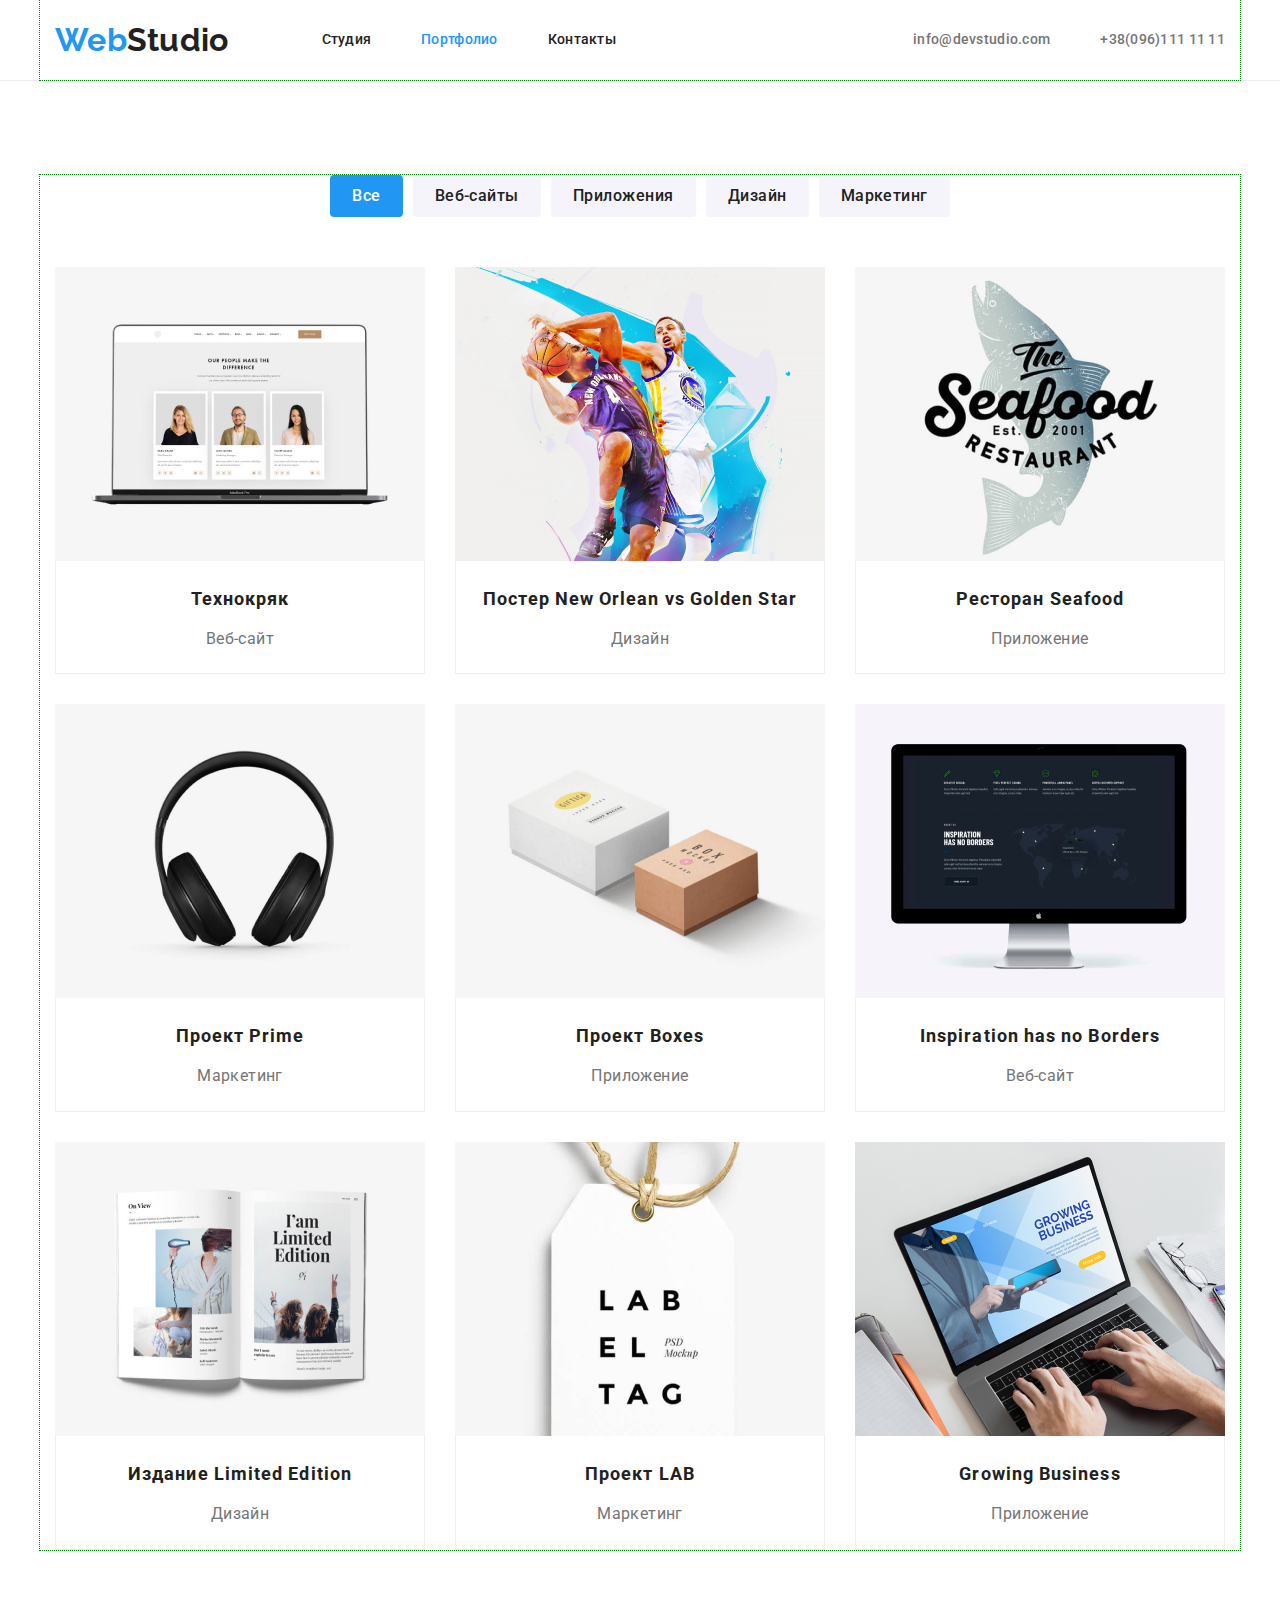
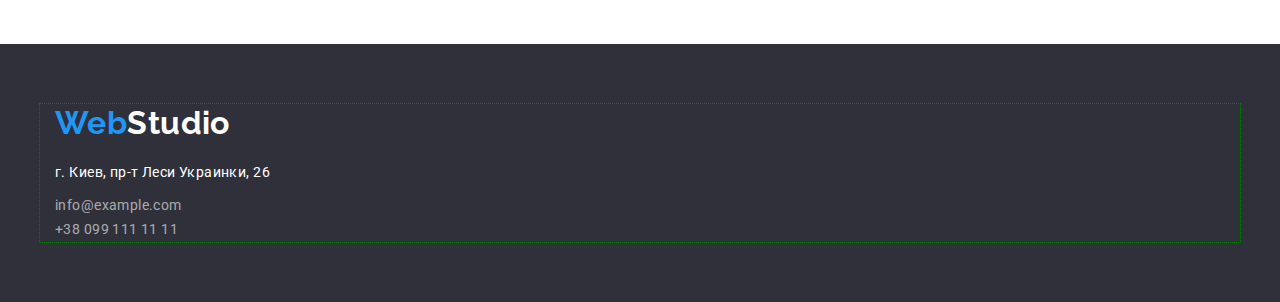
==== portfolio.html @ c6e05682 "Initial commit" ====
<!DOCTYPE html>
<html lang="en">

<head>
   <meta charset="utf-8">
   <title>GoIt Home Work3</title>
   <link rel="preconnect" href="https://fonts.googleapis.com">
   <link rel="preconnect" href="https://fonts.gstatic.com" crossorigin>
   <link href="https://fonts.googleapis.com/css2?family=Raleway:wght@700&family=Roboto:wght@400;500;700&display=swap"
      rel="stylesheet">
   <link rel="stylesheet"
      href="https://cdnjs.cloudflare.com/ajax/libs/modern-normalize/1.0.0/modern-normalize.min.css" />
   <link rel="stylesheet" href="./css/main.css">
</head>

<body class="page">
   <!--загальний стайл body-->
   <header class="section header">
      <div class="container header-conteiner">
         <nav class="header-list">
            <a href="index.html" class="logo-header"><span style="color: var(--accent-color)">Web</span>Studio</a>

            <ul class="style-nav">
               <li class="link-list"><a class="link" href="index.html">Студия</a></li>
               <li class="link-list"><a class="link current" href="portfolio.html">Портфолио</a></li>
               <li class="link-list"><a class="link" href="">Контакты</a></li>
            </ul>
         </nav>

         <ul class="info">
            <li class="info-list"><a class="mail" href="mailto:info@devstudio.com">info@devstudio.com</a></li>
            <li class="info-list"><a class="tel" href="tel:+380961111111">+38(096)111 11 11</a></li>
         </ul>
      </div>
   </header>

   <!--Новий розділ стосовно сторінки 2 ------------------------------------ -->
   <main>
      <section class="section content">

         <div class="container content">

            <h1 class="portfolio visually-hidden">Портфоліо</h1>

            <ul class="btn-menu">
               <li class="btn-list"><button type="button" class="btn-secondary current-btn-secondary">Все</button>
               </li>
               <li class="btn-list"><button type="button" class="btn-secondary">Веб-сайты</button></li>
               <li class="btn-list"><button type="button" class="btn-secondary">Приложения</button></li>
               <li class="btn-list"><button type="button" class="btn-secondary">Дизайн</button></li>
               <li class="btn-list"><button type="button" class="btn-secondary">Маркетинг</button></li>
            </ul>


            <ul class="portfolio-menu">

               <li class="portfolio-card">
                  <a href=""><img class="pict" src="./img/Three-people.jpg" alt="Три людини" width="370"
                        height="294"></a>
                  <div class="caption-subcard">
                     <h2 class="portfolio-name">Технокряк</h2>
                     <p class="portfolio-site">Веб-сайт</p>
                  </div>
               </li>

               <li class="portfolio-card">
                  <a href=""><img class="pict" src="./img/two-basketman.jpg" alt="Два баскетболісти" width="370"
                        height="294"></a>
                  <div class="caption-subcard">
                     <h2 class="portfolio-name">Постер New Orlean vs Golden Star</h2>
                     <p class="portfolio-site">Дизайн</p>
                  </div>
               </li>

               <li class="portfolio-card">
                  <a href=""><img class="pict" src="./img/seefood.jpg" alt="Постер морська їжа" width="370"
                        height="294"></a>
                  <div class="caption-subcard">
                     <h2 class="portfolio-name">Ресторан Seafood</h2>
                     <p class="portfolio-site">Приложение</p>
                  </div>
               </li>

               <li class="portfolio-card">
                  <a href=""><img class="pict" src="./img/headphone.jpg" alt="Навушники" width="370" height="294"></a>
                  <div class="caption-subcard">
                     <h2 class="portfolio-name">Проект Prime</h2>
                     <p class="portfolio-site">Маркетинг</p>
                  </div>
               </li>

               <li class="portfolio-card">
                  <a href=""><img class="pict" src="./img/two-box.jpg" alt="Два бокси" width="370" height="294"></a>
                  <div class="caption-subcard">
                     <h2 class="portfolio-name">Проект Boxes</h2>
                     <p class="portfolio-site">Приложение</p>
                  </div>
               </li>

               <li class="portfolio-card">
                  <a href=""><img class="pict" src="./img/desktop.jpg" alt="Монітор компьютера" width="370"
                        height="294"></a>
                  <div class="caption-subcard">
                     <h2 class="portfolio-name">Inspiration has no Borders</h2>
                     <p class="portfolio-site">Веб-сайт</p>
                  </div>
               </li>

               <li class="portfolio-card">
                  <a href=""><img class="pict" src="./img/magazine.jpg" alt="Журнал" width="370" height="294"></a>
                  <div class="caption-subcard">
                     <h2 class="portfolio-name">Издание Limited Edition</h2>
                     <p class="portfolio-site">Дизайн</p>
                  </div>
               </li>

               <li class="portfolio-card">
                  <a href=""><img class="pict" src="./img/alphabet.jpg" alt="Алфавіт" width="370" height="294"></a>
                  <div class="caption-subcard">
                     <h2 class="portfolio-name">Проект LAB</h2>
                     <p class="portfolio-site">Маркетинг</p>
                  </div>
               </li>

               <li class="portfolio-card">
                  <a href=""><img class="pict" src="./img/laptop.jpg" alt="Лап топ" width="370" height="294"></a>
                  <div class="caption-subcard">
                     <h2 class="portfolio-name">Growing Business</h2>
                     <p class="portfolio-site">Приложение</p>
                  </div>
               </li>

            </ul>

         </div>
      </section>
   </main>

   <!--секція Футер-->
   <footer class="section footer">
      <div class="container footer">

         <h2 class="visually-hidden">Address</h2>
         <div class="container-box">
            <a class="logo-footer" href="index.html"><span style="color: var(--accent-color)">Web</span>Studio</a>
            <address class="adress-title">
               <ul class="adress-list">
                  <li class="list"><a class="address" href="addres:г.Киев,пр-тЛесиУкраинки,26">г. Киев, пр-т Леси
                        Украинки,
                        26</a>
                  </li>
                  <li class="list"><a class="mail-footer" href="mailto:info@example.com">info@example.com</a></li>
                  <li class="list"><a class="tel-footer" href="tel:+380991111111">+38 099 111 11 11</a></li>
               </ul>
            </address>
         </div>

      </div>
   </footer>
</body>

</html>
---- css/main.css ----
:root {
   /*колір головний*/
   --main-text-color: #757575;
   /*колір заголовків*/
   --title-text-color: #212121;
   /*колір білий текст*/
   --main-color: #FFFFFF;

   /*колір акценту кнопок*/
   --accent-color: #2196F3;
   --hover-color: #188CE8;
   /*колір акценту кнопок*/
   --accent-second-color: #F5F4FA;
   /*колір тексту футера*/
   --footer-color: rgba(255, 255, 255, 0.6);

   /*колір фону сірої секцій*/
   --grey-color: #2F303A;
   /*колір фону білої секцій*/
   --main-color: #FFFFFF;
}

*,
::before,
::after {
   box-sizing: border-box;
}

ul {
   list-style: none;
   margin: 0;
   padding: 0;
}

a {
   text-decoration: none;
   color: currentColor;
}

li,
ol {
   margin: 0;
   padding: 0;
}

h1,
h2,
h3,
p {
   margin: 0;
}

.container {
   width: 1200px;
   padding-left: 15px;
   padding-right: 15px;
   margin-left: auto;
   margin-right: auto;
   outline: 1px dotted green;
}

/* стиль загальний -------------------------------------*/
.page {
   color: var(--main-text-color);
   background-color: var(--main-color);
   font-family: "Roboto", serif;
   font-style: normal;
   font-weight: 400;
   font-size: 14px;
   line-height: 1.7;
   letter-spacing: 0.03em;
}

.visually-hidden {
   position: fixed;
   transform: scale(0);
}


.section {
   padding-top: 94px;
   padding-bottom: 94px;
}

/* стиль хедера-------------------------------------*/

/*головний блок*/

.section.header {
   padding-top: 0px;
   padding-bottom: 0px;
}

.header {
   font-weight: 500;
   line-height: 1.17;
   letter-spacing: 0.02em;

   background-color: var(--main-color);
   border-bottom: 1px solid #ECECEC;
   display: flex
}

.header-conteiner {
   display: flex;
   align-items: center;
}

.header-list {
   display: flex;
   align-items: center;
}

.style-nav {
   display: flex;
}

.link {
   color: var(--title-text-color);
   font-size: 14px;
   line-height: 1.14;

   display: flex;


}

.link:hover {
   color: var(--accent-color);
}

.current {
   color: var(--accent-color);
}

.logo-header {
   color: var(--title-text-color);
   text-decoration: none;
   font-family: "Raleway", sans-serif;
   font-weight: 700;
   font-size: 32px;
   line-height: 1.17;
   margin-right: 93px;
   display: flex;
}

.link {
   padding-top: 32px;
   padding-bottom: 32px;
   display: block;

}

.style-nav .link-list:not(:last-child) {
   margin-right: 50px;
}


.info {
   display: flex;

   font-weight: 500;
   line-height: 1.14;
   margin-left: auto;
   margin-right: 0px;
}

.info-list:not(:first-child) {
   margin-left: 50px;
}


.mail,
.tel {
   color: var(--main-text-color);
   text-decoration: none;
   padding-top: 32px;
   padding-bottom: 32px;
   display: block;

}

.mail:hover,
.mail:focus,
.tel:hover,
.tel:focus {
   color: var(--accent-color);
}

/* стиль ХЕДЕРА}-------------------------------------*/


/* стиль ГЕГОЙ-------------------------------------*/


.hero {
   background-color: var(--grey-color);
}

.hero-title {
   width: 696px;
   color: var(--main-color);
   text-transform: uppercase;
   font-weight: 900;
   font-size: 44px;
   line-height: 1.36;
   letter-spacing: 0.06em;
   margin-right: auto;
   margin-left: auto;

}

.hero {
   text-align: center;
}


.section.hero {
   padding-top: 200px;
   padding-bottom: 280px;
}



.hero-button {
   color: var(--main-color);
   font-weight: 700;
   font-size: 16px;
   line-height: 1.85;
   letter-spacing: 0.06em;

   margin-top: 30px;
   padding-top: 10px;
   padding-bottom: 10px;
   padding-left: 32px;
   padding-right: 32px;
   cursor: pointer;
   border-radius: 4px;
   border: none;
   background-color: var(--accent-color);
}

.hero-button:hover,
.hero-button:focus {
   background-color: #188CE8;
}

.current-button {
   color: var(--main-color);
   background-color: var(--accent-color);
}

/* стиль ГЕГОЙ-------------------------------------*/

/* стиль Особливості-------------------------------------*/


.galery-special {
   display: flex;
   flex-wrap: wrap;
}

/*.special {
   background-color: grey;
}*/

.subtitle-list {
   width: 270px;
   margin-right: 30px;
}

.subtitle-list .p {
   margin-bottom: 10px;
}

.subtitle-list:last-child {
   margin-right: 0px;
}

.special-subtitle {
   color: var(--title-text-color);
   font-size: 14px;
   font-weight: 700;
   line-height: 1.17;
   text-transform: uppercase;

   margin-bottom: 10px;
}

/* стиль Особливості-------------------------------------*/


/* стиль Галерея-------------------------------------*/

section.work {
   padding-top: 0px;
}

.work-title {

   color: var(--title-text-color);
   font-size: 36px;
   font-weight: 700;
   line-height: 1.16;

   margin-bottom: 50px;
   display: flex;
   justify-content: center;
}

.work-title-img {
   display: flex;
   flex-wrap: wrap;
}

.work-img {
   margin-right: 30px;
}

.work-img:last-child {
   margin-right: 0px;
}

.pict {
   display: block;
}

/* стиль Галерея-------------------------------------*/

/* стиль Команда-------------------------------------*/

.section.team {
   background-color: var(--accent-second-color);
   text-align: center;
   padding-top: 94px;
   padding-bottom: 94px;
}

.team-title {
   color: var(--title-text-color);
   font-size: 36px;
   font-weight: 700;
   line-height: 1.16;
   display: flex;
   justify-content: center;
}

.team-list {
   margin-top: 50px;
   display: flex;
}

.personal-pict {
   display: block;
   box-sizing: border-box;
   width: 270px;

   box-sizing: border-box;
   background-color: #FFFFFF;
   border-bottom-right-radius: 4px;
   border-bottom-left-radius: 4px;
   box-shadow: 0px 3px 3px 1px rgba(0, 0, 0, 0.12);
   text-align: center;
}

.personal-card {}

.personal-card:not(:last-child) {
   margin-right: 30px;
}

.personal-title {
   padding-top: 30px;
   padding-bottom: 30px;

}

.personal-name {
   color: var(--title-text-color);
   font-size: 16px;
   font-weight: 500;
   line-height: 1.18;
   display: flex;
   justify-content: center;
}

.personal-position {
   margin-top: 10px;
   display: flex;
   justify-content: center;
}

/* стиль Команда-------------------------------------*/


/* стиль Футер-------------------------------------*/
.section.footer {
   background-color: var(--grey-color);
   padding-top: 60px;
   padding-bottom: 60px;
   display: flex;
}

.logo-footer {
   display: flex;
   color: var(--main-color);
   text-decoration: none;
   font-family: "Raleway", sans-serif;
   font-weight: 700;
   font-size: 32px;
   line-height: 1.17;
   margin-right: 0px;
}

.adress-title {
   /*display: flex;*/
   margin-top: 20px;
}

.adress-list {
   /*display: flex;*/
   flex-direction: column;
}

.address {
   color: var(--main-color);
   text-decoration: none;
   font-style: normal;
   font-size: 14px;
   line-height: 1.7;
   display: flex;
   margin-bottom: 9px;
}

.mail-footer {
   margin-bottom: 9px;

}

.mail-footer,
.tel-footer {
   color: var(--footer-color);
   text-decoration: none;
   font-style: normal;
}

.mail-footer:hover,
.mail-footer:focus {
   color: var(--accent-color);
}

/* стиль Кнопки другої сторінки-------------------------*/


.btn-menu {
   display: flex;
   flex-direction: row;
   margin-bottom: 50px;
   justify-content: center;
}

.btn-secondary {
   color: var(--title-text-color);
   font-weight: 500;
   font-size: 16px;
   line-height: 1.85;
   letter-spacing: 0.03em;
   cursor: pointer;
   background-color: var(--accent-second-color);
   padding-left: 22px;
   padding-right: 22px;
   padding-top: 6px;
   padding-bottom: 6px;
   border-radius: 4px;
   border: none;
}

.btn-list:not(:last-child) {
   margin-right: 10px;
}

.current-btn-secondary {
   color: var(--main-color);
   background-color: var(--accent-color);
}

.btn-secondary:hover,
.btn-secondary:focus {
   color: var(--main-color);
   background-color: var(--accent-color);
}

/* стиль ПОРТФОЛІО-------------------------------*/

.section.content {
   padding-top: 94px;
   padding-bottom: 94px;
}

.portfolio-menu-card {
   display: flex;
}

.portfolio-menu {
   display: flex;
   flex-wrap: wrap;

}

.portfolio-card {
   box-sizing: border-box;

   display: block;
   margin-right: 30px;
   margin-bottom: 30px;
}

.portfolio-card:nth-child(3n + 3) {
   margin-right: 0px;
}


.portfolio-card:nth-last-child(-n + 3) {
   margin-bottom: 0px;
}


.caption-subcard {
   border-bottom: 1px solid #EEEEEE;
   border-right: 1px solid #EEEEEE;
   border-left: 1px solid #EEEEEE;
   text-align: center;
}

.portfolio-name {
   color: var(--title-text-color);
   font-size: 18px;
   font-weight: 700;
   line-height: 2;
   letter-spacing: 0.06em;
   padding-top: 20px;

}

.portfolio-site {
   color: var(--main-text-color);
   font-size: 16px;
   line-height: 1.8;
   padding-top: 8px;
   padding-bottom: 20px;
}

.pict {
   display: block;
   padding: 0;
}
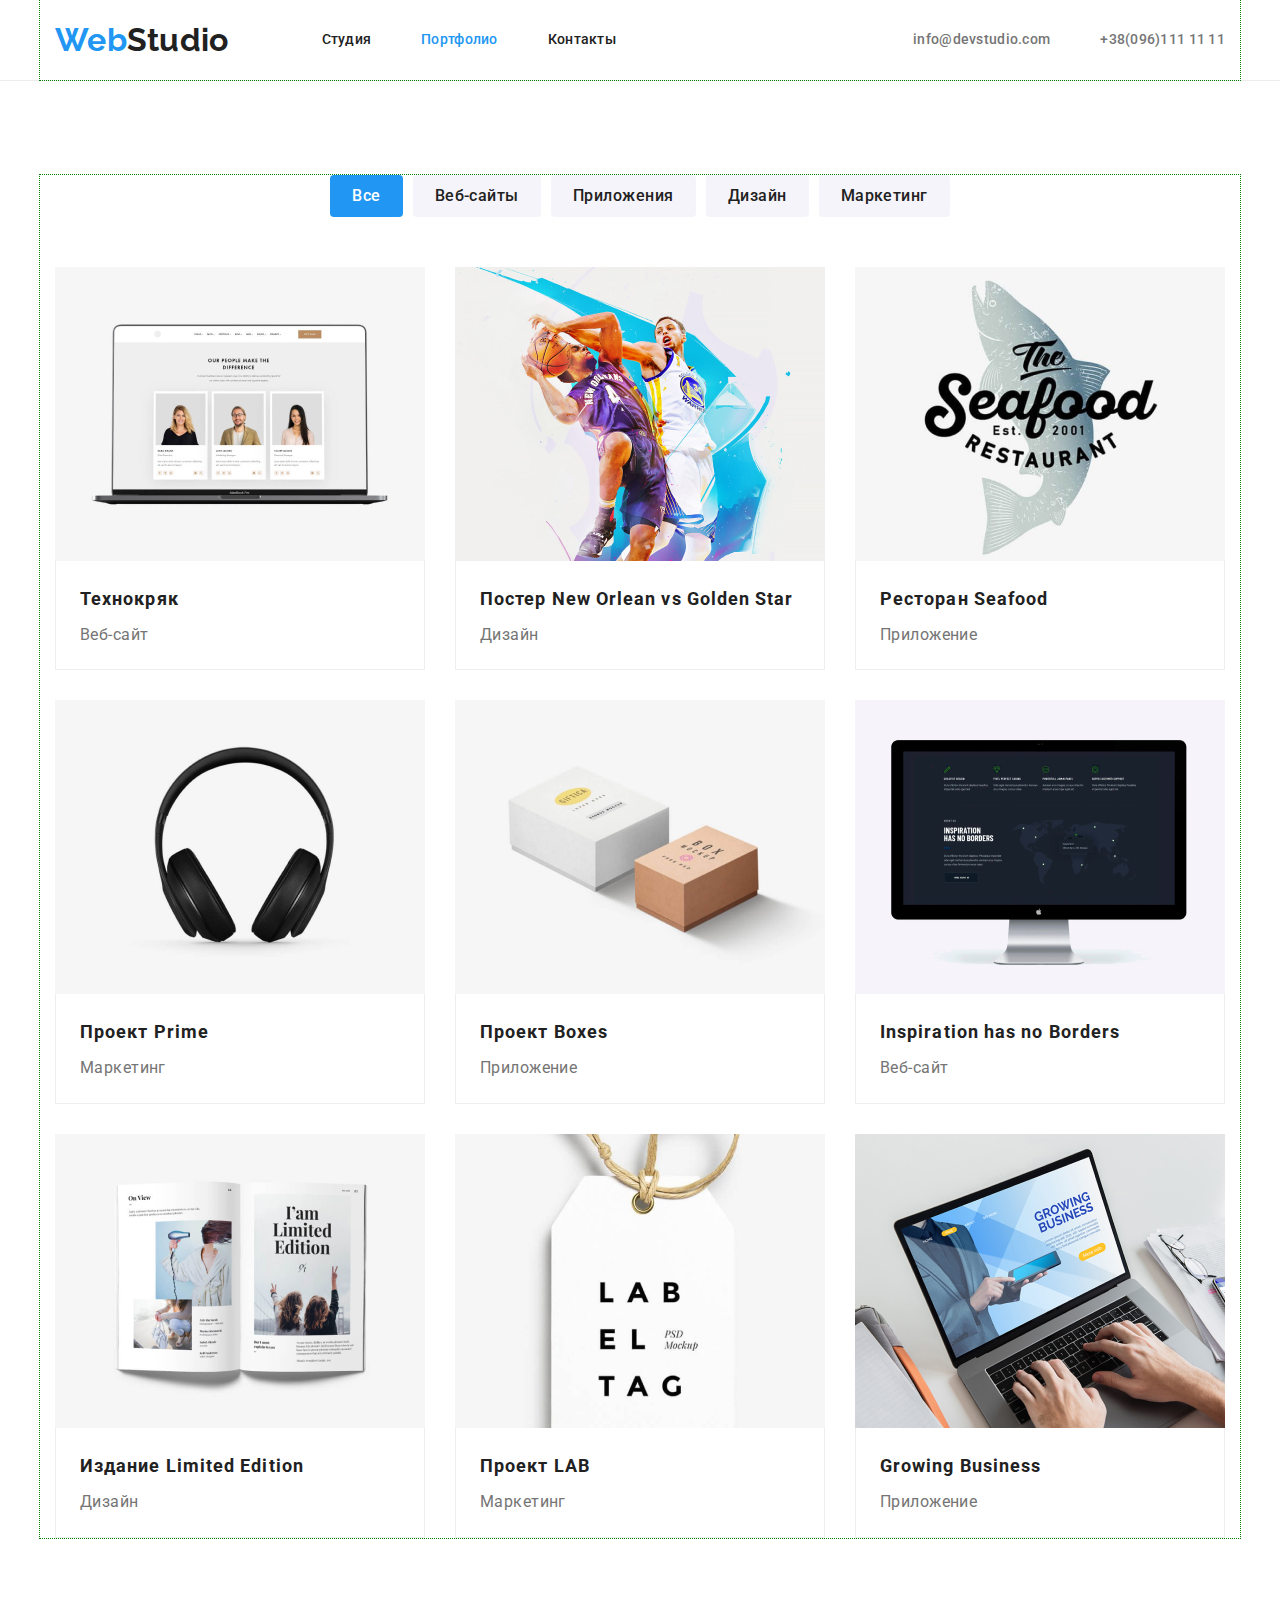
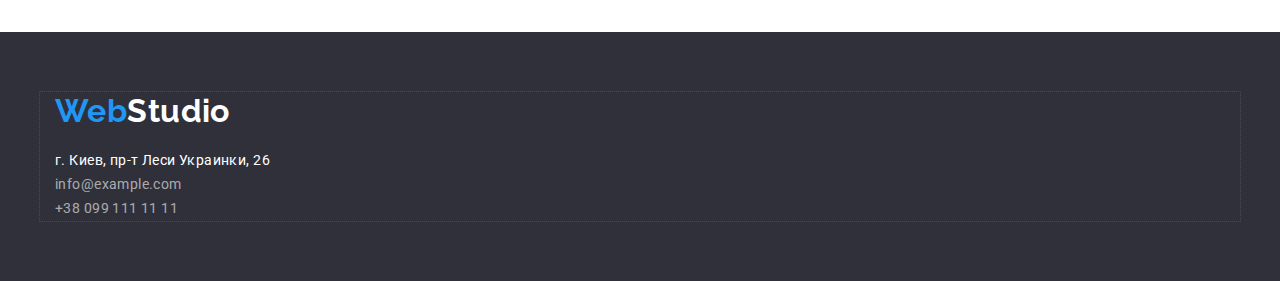
==== commit afbe3fa3: "first plane" ====
--- a/portfolio.html
+++ b/portfolio.html
@@ -40,7 +40,7 @@
 
          <div class="container content">
 
-            <h1 class="portfolio visually-hidden">Портфоліо</h1>
+            <!--<h1 class="portfolio visually-hidden">Портфоліо</h1>-->
 
             <ul class="btn-menu">
                <li class="btn-list"><button type="button" class="btn-secondary current-btn-secondary">Все</button>
@@ -55,79 +55,87 @@
             <ul class="portfolio-menu">
 
                <li class="portfolio-card">
-                  <a href=""><img class="pict" src="./img/Three-people.jpg" alt="Три людини" width="370"
-                        height="294"></a>
-                  <div class="caption-subcard">
-                     <h2 class="portfolio-name">Технокряк</h2>
-                     <p class="portfolio-site">Веб-сайт</p>
-                  </div>
+                  <a href=""><img class="pict" src="./img/Three-people.jpg" alt="Три людини" width="370" height="294">
+                     <div class="caption-subcard">
+                        <h2 class="portfolio-name">Технокряк</h2>
+                        <p class="portfolio-site">Веб-сайт</p>
+                     </div>
+                  </a>
                </li>
 
                <li class="portfolio-card">
                   <a href=""><img class="pict" src="./img/two-basketman.jpg" alt="Два баскетболісти" width="370"
-                        height="294"></a>
-                  <div class="caption-subcard">
-                     <h2 class="portfolio-name">Постер New Orlean vs Golden Star</h2>
-                     <p class="portfolio-site">Дизайн</p>
-                  </div>
+                        height="294">
+                     <div class="caption-subcard">
+                        <h2 class="portfolio-name">Постер New Orlean vs Golden Star</h2>
+                        <p class="portfolio-site">Дизайн</p>
+                     </div>
+                  </a>
                </li>
 
                <li class="portfolio-card">
                   <a href=""><img class="pict" src="./img/seefood.jpg" alt="Постер морська їжа" width="370"
-                        height="294"></a>
-                  <div class="caption-subcard">
-                     <h2 class="portfolio-name">Ресторан Seafood</h2>
-                     <p class="portfolio-site">Приложение</p>
-                  </div>
+                        height="294">
+                     <div class="caption-subcard">
+                        <h2 class="portfolio-name">Ресторан Seafood</h2>
+                        <p class="portfolio-site">Приложение</p>
+                     </div>
+                  </a>
                </li>
 
                <li class="portfolio-card">
-                  <a href=""><img class="pict" src="./img/headphone.jpg" alt="Навушники" width="370" height="294"></a>
-                  <div class="caption-subcard">
-                     <h2 class="portfolio-name">Проект Prime</h2>
-                     <p class="portfolio-site">Маркетинг</p>
-                  </div>
+                  <a href=""><img class="pict" src="./img/headphone.jpg" alt="Навушники" width="370" height="294">
+                     <div class="caption-subcard">
+                        <h2 class="portfolio-name">Проект Prime</h2>
+                        <p class="portfolio-site">Маркетинг</p>
+                     </div>
+                  </a>
                </li>
 
                <li class="portfolio-card">
-                  <a href=""><img class="pict" src="./img/two-box.jpg" alt="Два бокси" width="370" height="294"></a>
-                  <div class="caption-subcard">
-                     <h2 class="portfolio-name">Проект Boxes</h2>
-                     <p class="portfolio-site">Приложение</p>
-                  </div>
+                  <a href=""><img class="pict" src="./img/two-box.jpg" alt="Два бокси" width="370" height="294">
+                     <div class="caption-subcard">
+                        <h2 class="portfolio-name">Проект Boxes</h2>
+                        <p class="portfolio-site">Приложение</p>
+                     </div>
+                  </a>
                </li>
 
                <li class="portfolio-card">
                   <a href=""><img class="pict" src="./img/desktop.jpg" alt="Монітор компьютера" width="370"
-                        height="294"></a>
-                  <div class="caption-subcard">
-                     <h2 class="portfolio-name">Inspiration has no Borders</h2>
-                     <p class="portfolio-site">Веб-сайт</p>
-                  </div>
+                        height="294">
+                     <div class="caption-subcard">
+                        <h2 class="portfolio-name">Inspiration has no Borders</h2>
+                        <p class="portfolio-site">Веб-сайт</p>
+                     </div>
+                  </a>
                </li>
 
                <li class="portfolio-card">
-                  <a href=""><img class="pict" src="./img/magazine.jpg" alt="Журнал" width="370" height="294"></a>
-                  <div class="caption-subcard">
-                     <h2 class="portfolio-name">Издание Limited Edition</h2>
-                     <p class="portfolio-site">Дизайн</p>
-                  </div>
+                  <a href=""><img class="pict" src="./img/magazine.jpg" alt="Журнал" width="370" height="294">
+                     <div class="caption-subcard">
+                        <h2 class="portfolio-name">Издание Limited Edition</h2>
+                        <p class="portfolio-site">Дизайн</p>
+                     </div>
+                  </a>
                </li>
 
                <li class="portfolio-card">
-                  <a href=""><img class="pict" src="./img/alphabet.jpg" alt="Алфавіт" width="370" height="294"></a>
-                  <div class="caption-subcard">
-                     <h2 class="portfolio-name">Проект LAB</h2>
-                     <p class="portfolio-site">Маркетинг</p>
-                  </div>
+                  <a href=""><img class="pict" src="./img/alphabet.jpg" alt="Алфавіт" width="370" height="294">
+                     <div class="caption-subcard">
+                        <h2 class="portfolio-name">Проект LAB</h2>
+                        <p class="portfolio-site">Маркетинг</p>
+                     </div>
+                  </a>
                </li>
 
                <li class="portfolio-card">
-                  <a href=""><img class="pict" src="./img/laptop.jpg" alt="Лап топ" width="370" height="294"></a>
-                  <div class="caption-subcard">
-                     <h2 class="portfolio-name">Growing Business</h2>
-                     <p class="portfolio-site">Приложение</p>
-                  </div>
+                  <a href=""><img class="pict" src="./img/laptop.jpg" alt="Лап топ" width="370" height="294">
+                     <div class="caption-subcard">
+                        <h2 class="portfolio-name">Growing Business</h2>
+                        <p class="portfolio-site">Приложение</p>
+                     </div>
+                  </a>
                </li>
 
             </ul>
@@ -135,7 +143,6 @@
          </div>
       </section>
    </main>
-
    <!--секція Футер-->
    <footer class="section footer">
       <div class="container footer">
--- a/css/main.css
+++ b/css/main.css
@@ -217,7 +217,7 @@
 
 .section.hero {
    padding-top: 200px;
-   padding-bottom: 280px;
+   padding-bottom: 200px;
 }
 
 
@@ -363,10 +363,16 @@
    text-align: center;
 }
 
-.personal-card {}
-
-.personal-card:not(:last-child) {
+
+
+.personal-pict:not(:last-child) {
    margin-right: 30px;
+}
+
+.personal-pict {
+   /*margin-top: 30px;
+   margin-bottom: 30px;
+*/
 }
 
 .personal-title {
@@ -374,6 +380,7 @@
    padding-bottom: 30px;
 
 }
+
 
 .personal-name {
    color: var(--title-text-color);
@@ -429,13 +436,14 @@
    font-size: 14px;
    line-height: 1.7;
    display: flex;
+
+}
+
+.adress-list.address,
+.adress-list.mail-footer {
    margin-bottom: 9px;
 }
 
-.mail-footer {
-   margin-bottom: 9px;
-
-}
 
 .mail-footer,
 .tel-footer {
@@ -510,7 +518,7 @@
 .portfolio-card {
    box-sizing: border-box;
 
-   display: block;
+
    margin-right: 30px;
    margin-bottom: 30px;
 }
@@ -529,7 +537,10 @@
    border-bottom: 1px solid #EEEEEE;
    border-right: 1px solid #EEEEEE;
    border-left: 1px solid #EEEEEE;
-   text-align: center;
+   padding-left: 24px;
+   padding-right: 24px;
+   padding-top: 20px;
+   padding-bottom: 20px;
 }
 
 .portfolio-name {
@@ -538,16 +549,14 @@
    font-weight: 700;
    line-height: 2;
    letter-spacing: 0.06em;
-   padding-top: 20px;
-
+   margin-bottom: 4px;
 }
 
 .portfolio-site {
    color: var(--main-text-color);
    font-size: 16px;
    line-height: 1.8;
-   padding-top: 8px;
-   padding-bottom: 20px;
+
 }
 
 .pict {
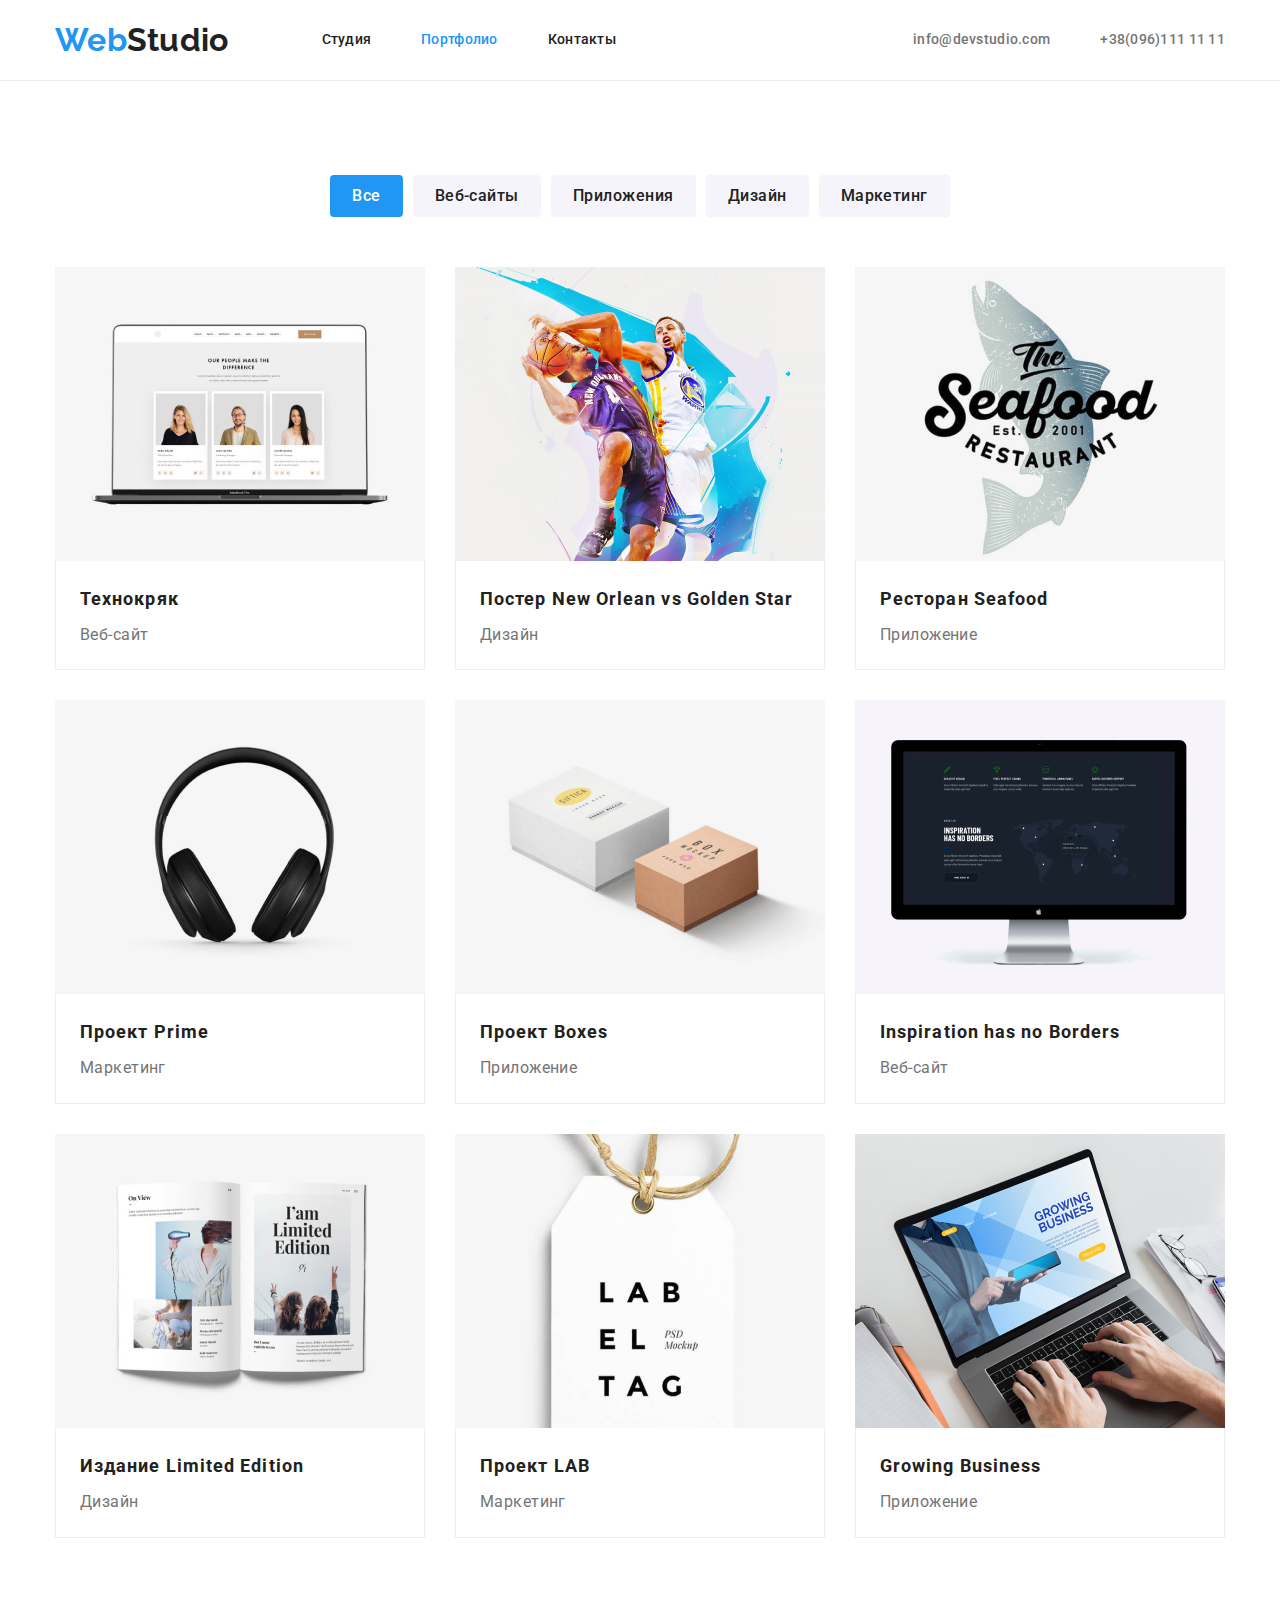
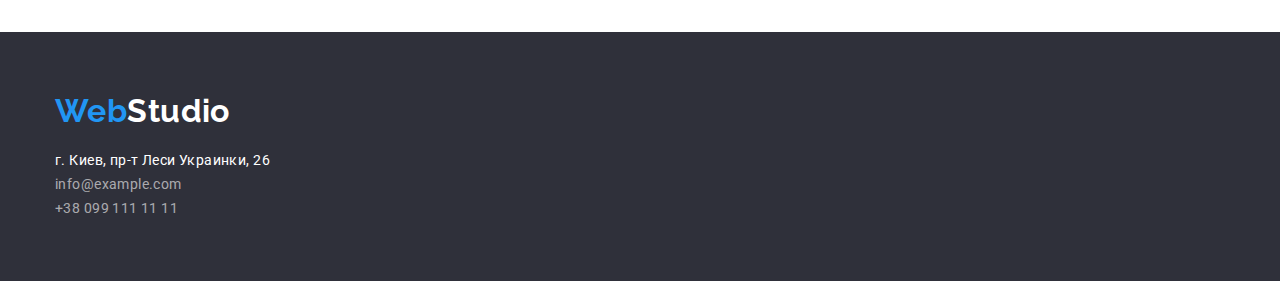
==== commit 0cdf6a00: "0.51" ====
--- a/portfolio.html
+++ b/portfolio.html
@@ -3,7 +3,7 @@
 
 <head>
    <meta charset="utf-8">
-   <title>GoIt Home Work3</title>
+   <title>GoIt Home Work4</title>
    <link rel="preconnect" href="https://fonts.googleapis.com">
    <link rel="preconnect" href="https://fonts.gstatic.com" crossorigin>
    <link href="https://fonts.googleapis.com/css2?family=Raleway:wght@700&family=Roboto:wght@400;500;700&display=swap"
--- a/css/main.css
+++ b/css/main.css
@@ -56,7 +56,6 @@
    padding-right: 15px;
    margin-left: auto;
    margin-right: auto;
-   outline: 1px dotted green;
 }
 
 /* стиль загальний -------------------------------------*/
@@ -187,6 +186,15 @@
    color: var(--accent-color);
 }
 
+/*
+.info-list .mail ::before {
+   content: "";
+   width: 16px;
+   height: 12px;
+   border-color: red;
+   margin-right: 10px;
+}*/
+
 /* стиль ХЕДЕРА}-------------------------------------*/
 
 
@@ -195,6 +203,7 @@
 
 .hero {
    background-color: var(--grey-color);
+   text-align: center
 }
 
 .hero-title {
@@ -210,16 +219,26 @@
 
 }
 
-.hero {
-   text-align: center;
-}
 
 
 .section.hero {
    padding-top: 200px;
    padding-bottom: 200px;
-}
-
+
+}
+
+
+.background-hero {
+   max-width: 1600px;
+   background-image: linear-gradient(to top,
+         rgba(47, 48, 58, 0.4),
+         rgba(47, 48, 58, 0.4)),
+      url(../img/icon/general-img\ .jpg);
+
+   background-repeat: no-repeat;
+   margin-left: auto;
+   margin-right: auto;
+}
 
 
 .hero-button {
@@ -269,6 +288,17 @@
    margin-right: 30px;
 }
 
+.hero-title::before {
+   display: block;
+   margin-right: 20px;
+   width: 50px;
+   height: 50px;
+   background-color: red;
+}
+
+
+
+
 .subtitle-list .p {
    margin-bottom: 10px;
 }
@@ -283,9 +313,27 @@
    font-weight: 700;
    line-height: 1.17;
    text-transform: uppercase;
-
+   margin-top: 30px;
    margin-bottom: 10px;
 }
+
+.galery-icon {
+   display: block;
+}
+
+
+
+.card-icon {
+   width: 270px;
+   height: 120px;
+   background-color: #F5F4FA;
+   border-radius: 4px;
+   display: flex;
+   justify-content: center;
+   align-items: center;
+
+}
+
 
 /* стиль Особливості-------------------------------------*/
 
@@ -369,11 +417,6 @@
    margin-right: 30px;
 }
 
-.personal-pict {
-   /*margin-top: 30px;
-   margin-bottom: 30px;
-*/
-}
 
 .personal-title {
    padding-top: 30px;
@@ -397,8 +440,83 @@
    justify-content: center;
 }
 
+.team-list {
+   display: flex;
+   justify-content: center;
+   align-items: center;
+}
+
+.personals-tags {
+   display: flex;
+   justify-content: center;
+}
+
+
+
+.persomal-link {
+   display: flex;
+   flex-direction: row;
+   background-color: #2196F3;
+   /* #FFFFFF;*/
+   width: 44px;
+   height: 44px;
+   border-radius: 50%;
+   align-items: center;
+   justify-content: center;
+   margin-right: 10px;
+}
+
+.social-icon {
+   display: block;
+
+}
+
 /* стиль Команда-------------------------------------*/
 
+/* стиль Постійні клієнти--------------------------*/
+
+
+.section.client {
+
+   padding-top: 94px;
+   padding-bottom: 94px;
+}
+
+.client-title {
+   color: var(--title-text-color);
+   font-size: 36px;
+   font-weight: 700;
+   line-height: 1.16;
+   display: flex;
+   justify-content: center;
+}
+
+.client-subtitle {
+   display: flex;
+   justify-content: center;
+   margin-top: 50px;
+}
+
+
+.client-card {
+   border: 1px solid #AFB1B8;
+   width: 170px;
+   height: 92px;
+   border-radius: 4px;
+
+
+   display: flex;
+   align-items: center;
+   justify-content: center;
+}
+
+.client-card {
+   margin-right: 30px;
+}
+
+.client-card:last-child) {
+   margin-right: 0px;
+}
 
 /* стиль Футер-------------------------------------*/
 .section.footer {
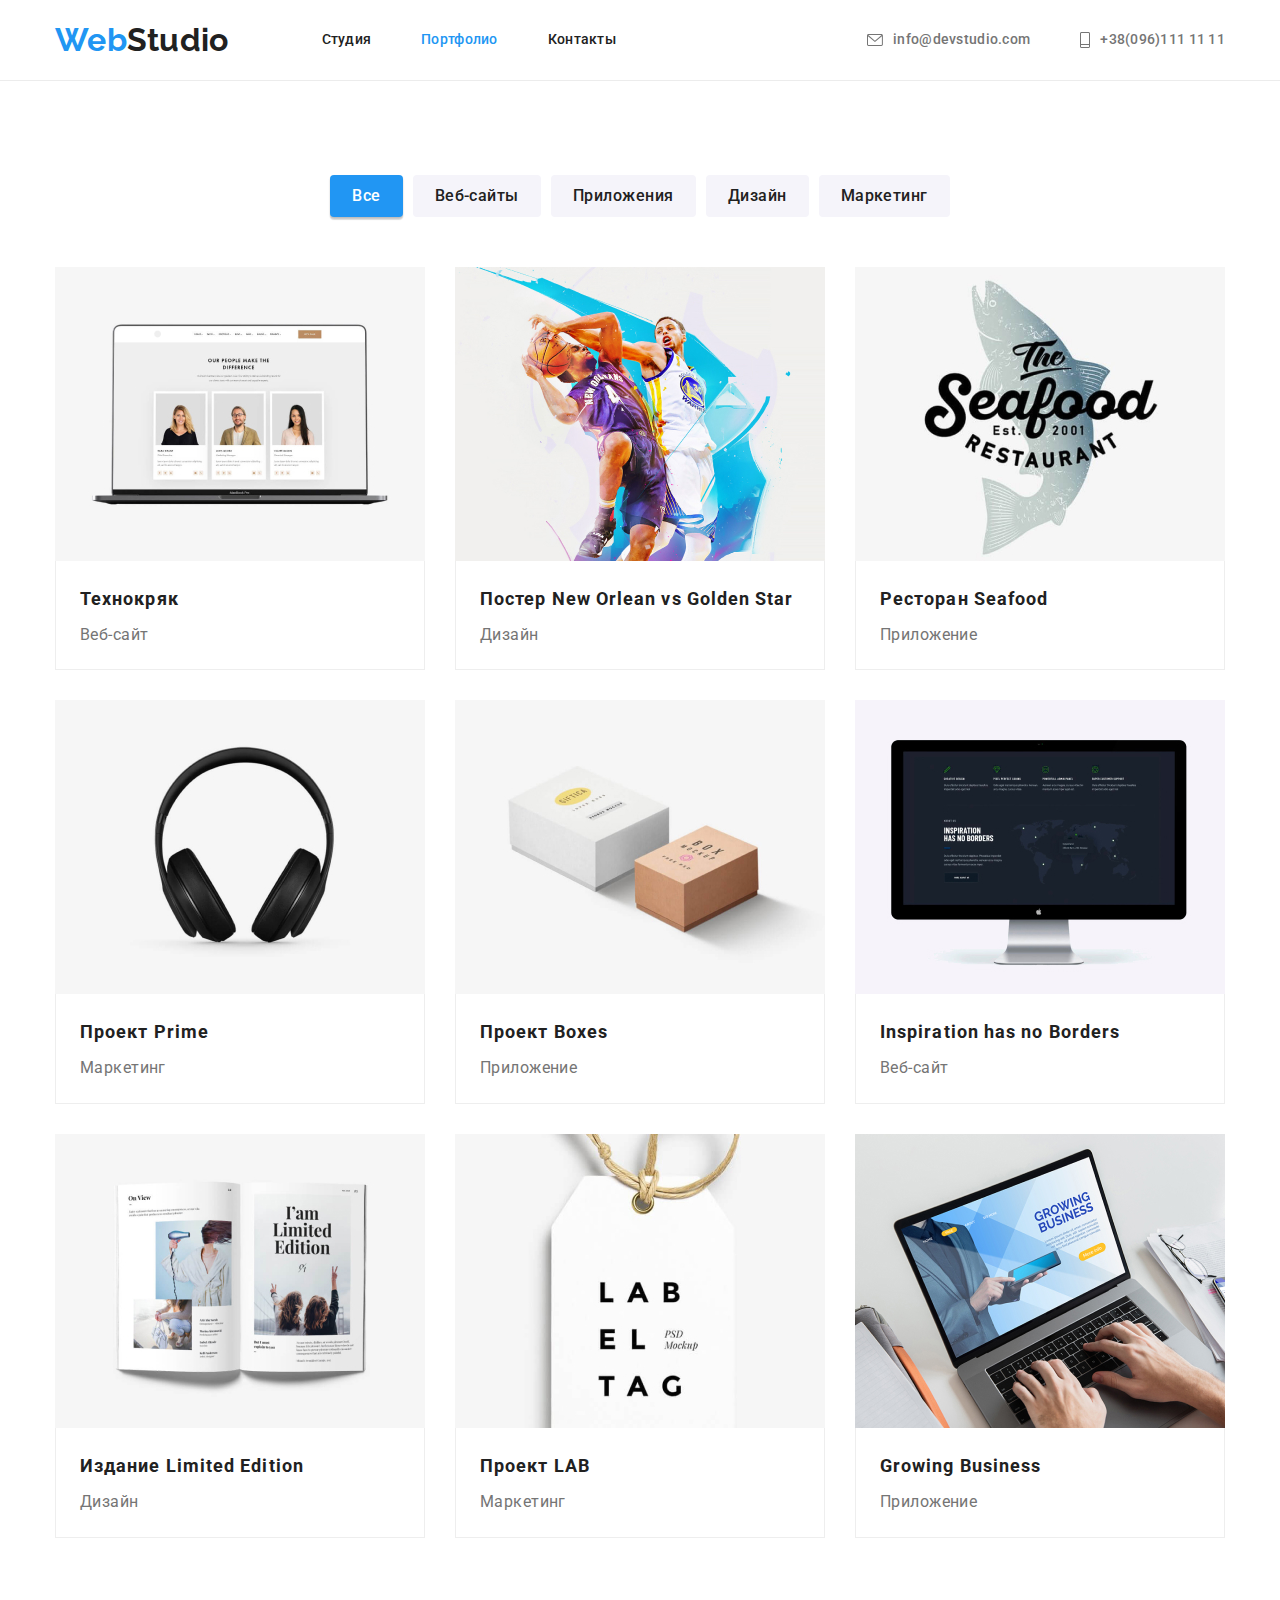
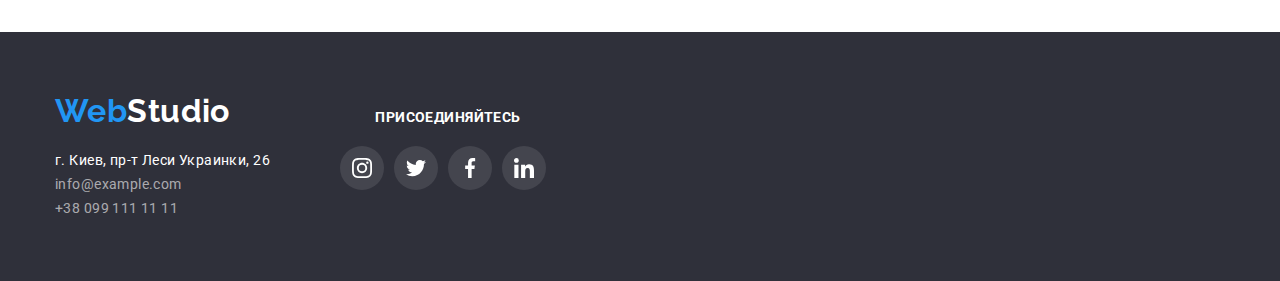
==== commit 6315072b: "17.38" ====
--- a/portfolio.html
+++ b/portfolio.html
@@ -28,11 +28,25 @@
          </nav>
 
          <ul class="info">
-            <li class="info-list"><a class="mail" href="mailto:info@devstudio.com">info@devstudio.com</a></li>
-            <li class="info-list"><a class="tel" href="tel:+380961111111">+38(096)111 11 11</a></li>
+            <li class="info-list">
+
+               <a class="info-link" href="mailto:info@devstudio.com">
+                  <svg class="info-icon" width="16" height="12">
+                     <use href="./img/icon/icons.svg#icon-envelope"></use>
+                  </svg>
+                  info@devstudio.com</a>
+            </li>
+            <li class="info-list">
+               <a class="info-link" href="tel:+380961111111">
+                  <svg class="info-icon" width="10" height="16">
+                     <use href="./img/icon/icons.svg#icon-phone"></use>
+                  </svg>
+                  +38(096)111 11 11</a>
+            </li>
          </ul>
       </div>
    </header>
+
 
    <!--Новий розділ стосовно сторінки 2 ------------------------------------ -->
    <main>
@@ -143,11 +157,14 @@
          </div>
       </section>
    </main>
+
    <!--секція Футер-->
    <footer class="section footer">
-      <div class="container footer">
-
-         <h2 class="visually-hidden">Address</h2>
+
+
+      <div class="container footerstyle">
+
+         <!--<h2 class="visually-hidden">Address</h2>-->
          <div class="container-box">
             <a class="logo-footer" href="index.html"><span style="color: var(--accent-color)">Web</span>Studio</a>
             <address class="adress-title">
@@ -161,7 +178,47 @@
                </ul>
             </address>
          </div>
-
+         <div class="common">
+            <h2 class="common-name">Присоединяйтесь</h2>
+            <ul class="common-tags">
+               <li class="common-list">
+                  <a class="common-logo" href="https://www.instagram.com/" target="_blank" rel="noopener noreferrer"
+                     aria-label="Инстаграм">
+
+                     <svg class="common-icon" width="20" height="20">
+                        <use href="./img/icon/icons.svg#icon-instagram"></use>
+                     </svg>
+                  </a>
+               </li>
+               <li class="common-list">
+                  <a class="common-logo" href="//www.https://twitter.com/" target="_blank" rel="noopener noreferrer"
+                     aria-label="Твитер">
+
+                     <svg class="common-icon" width="20" height="20">
+                        <use href="./img/icon/icons.svg#icon-twitter"></use>
+                     </svg>
+                  </a>
+               </li>
+               <li class="common-list">
+                  <a class="common-logo" href="https://www.facebook.com/" target="_blank" rel="noopener noreferrer"
+                     aria-label="Фейсбук">
+
+                     <svg class="common-icon" width="20" height="20">
+                        <use href="./img/icon/icons.svg#icon-facebook"></use>
+                     </svg>
+                  </a>
+               </li>
+               <li class="common-list">
+                  <a class="common-logo" href="https://www.linkedin.com/" target="_blank" rel="noopener noreferrer"
+                     aria-label="Линкедин">
+
+                     <svg class="common-icon" width="20" height="20">
+                        <use href="./img/icon/icons.svg#icon-linkedin"></use>
+                     </svg>
+                  </a>
+               </li>
+            </ul>
+         </div>
       </div>
    </footer>
 </body>
--- a/css/main.css
+++ b/css/main.css
@@ -169,29 +169,40 @@
 }
 
 
-.mail,
-.tel {
+.info-link {
    color: var(--main-text-color);
    text-decoration: none;
    padding-top: 32px;
    padding-bottom: 32px;
-   display: block;
-
-}
-
-.mail:hover,
-.mail:focus,
-.tel:hover,
-.tel:focus {
+   display: flex;
+   align-items: center;
+
+
+}
+
+.info-icon {
+   fill: var(--main-text-color);
+   margin-right: 10px;
+}
+
+
+.info-link:hover,
+.info-link:focus {
    color: var(--accent-color);
 }
 
+
+.info-link:hover .info-icon {
+   fill: var(--accent-color);
+}
+
 /*
-.info-list .mail ::before {
+.mail::before {
+   display: inline-block;
    content: "";
    width: 16px;
    height: 12px;
-   border-color: red;
+   background-color: red;
    margin-right: 10px;
 }*/
 
@@ -201,7 +212,7 @@
 /* стиль ГЕГОЙ-------------------------------------*/
 
 
-.hero {
+.herostyle {
    background-color: var(--grey-color);
    text-align: center
 }
@@ -221,7 +232,7 @@
 
 
 
-.section.hero {
+.section.herostyle {
    padding-top: 200px;
    padding-bottom: 200px;
 
@@ -363,6 +374,8 @@
 
 .work-img {
    margin-right: 30px;
+   justify-content: center;
+   display: flex;
 }
 
 .work-img:last-child {
@@ -456,20 +469,42 @@
 .persomal-link {
    display: flex;
    flex-direction: row;
-   background-color: #2196F3;
-   /* #FFFFFF;*/
+
+   align-items: center;
+   justify-content: center;
+   margin-right: 10px;
+}
+
+.socials {
+   display: flex;
+   background-color: #FFFFFF;
+
    width: 44px;
    height: 44px;
    border-radius: 50%;
    align-items: center;
    justify-content: center;
-   margin-right: 10px;
-}
+   border: none;
+}
+
 
 .social-icon {
-   display: block;
-
-}
+   display: flex;
+   fill: rgba(175, 177, 184, 1);
+
+}
+
+.socials:hover,
+.socials:focus {
+   background-color: var(--accent-color);
+
+}
+
+.socials:hover .social-icon,
+.socials:focus .social-icon {
+   fill: var(--main-color);
+}
+
 
 /* стиль Команда-------------------------------------*/
 
@@ -477,7 +512,6 @@
 
 
 .section.client {
-
    padding-top: 94px;
    padding-bottom: 94px;
 }
@@ -498,13 +532,12 @@
 }
 
 
-.client-card {
+.client-link {
    border: 1px solid #AFB1B8;
    width: 170px;
    height: 92px;
    border-radius: 4px;
 
-
    display: flex;
    align-items: center;
    justify-content: center;
@@ -514,8 +547,23 @@
    margin-right: 30px;
 }
 
-.client-card:last-child) {
+.client-card:last-child {
    margin-right: 0px;
+}
+
+.client-icon {
+   fill: rgba(175, 177, 184, 1);
+}
+
+
+
+.client-link:hover,
+.client-link:focus {
+   border-color: var(--accent-color);
+}
+
+.client-link:hover .client-icon {
+   fill: var(--accent-color);
 }
 
 /* стиль Футер-------------------------------------*/
@@ -524,7 +572,16 @@
    padding-top: 60px;
    padding-bottom: 60px;
    display: flex;
-}
+
+}
+
+
+.container.footerstyle {
+   display: flex;
+   align-items: baseline;
+}
+
+
 
 .logo-footer {
    display: flex;
@@ -574,6 +631,58 @@
 .mail-footer:focus {
    color: var(--accent-color);
 }
+
+.common {
+   display: flex;
+   flex-direction: column;
+}
+
+.common {
+   display: flex;
+   margin-left: 70px;
+
+}
+
+.common-name {
+   text-transform: uppercase;
+   color: var(--main-color);
+   font-weight: 700;
+   font-size: 14px;
+   line-height: 1.14;
+   display: flex;
+   margin-left: auto;
+   margin-right: auto;
+
+}
+
+.common-tags {
+   display: flex;
+   justify-content: center;
+   margin-top: 20px;
+}
+
+
+.common-list {
+   margin-right: 10px;
+}
+
+.common-logo {
+   display: flex;
+   fill: #FFFFFF;
+
+   width: 44px;
+   height: 44px;
+   background-color: rgba(255, 255, 255, 0.1);
+   border-radius: 50%;
+   align-items: center;
+   justify-content: center;
+}
+
+.common-logo:hover,
+.common-logo:focus {
+   background-color: var(--accent-color);
+}
+
 
 /* стиль Кнопки другої сторінки-------------------------*/
 
@@ -608,12 +717,18 @@
 .current-btn-secondary {
    color: var(--main-color);
    background-color: var(--accent-color);
-}
+   box-shadow: 0px 3px 1px rgba(0, 0, 0, 0.1), 0px 1px 2px rgba(0, 0, 0, 0.08), 0px 2px 2px rgba(0, 0, 0, 0.12);
+   border-radius: 4px;
+}
+
+
 
 .btn-secondary:hover,
 .btn-secondary:focus {
    color: var(--main-color);
    background-color: var(--accent-color);
+   box-shadow: 0px 3px 1px rgba(0, 0, 0, 0.1), 0px 1px 2px rgba(0, 0, 0, 0.08), 0px 2px 2px rgba(0, 0, 0, 0.12);
+   border-radius: 4px;
 }
 
 /* стиль ПОРТФОЛІО-------------------------------*/
@@ -680,4 +795,10 @@
 .pict {
    display: block;
    padding: 0;
+}
+
+.portfolio-card:hover,
+.portfolio-card:focus {
+   box-shadow: 0px 1px 1px rgba(0, 0, 0, 0.12), 0px 4px 4px rgba(0, 0, 0, 0.06), 1px 4px 6px rgba(0, 0, 0, 0.16);
+
 }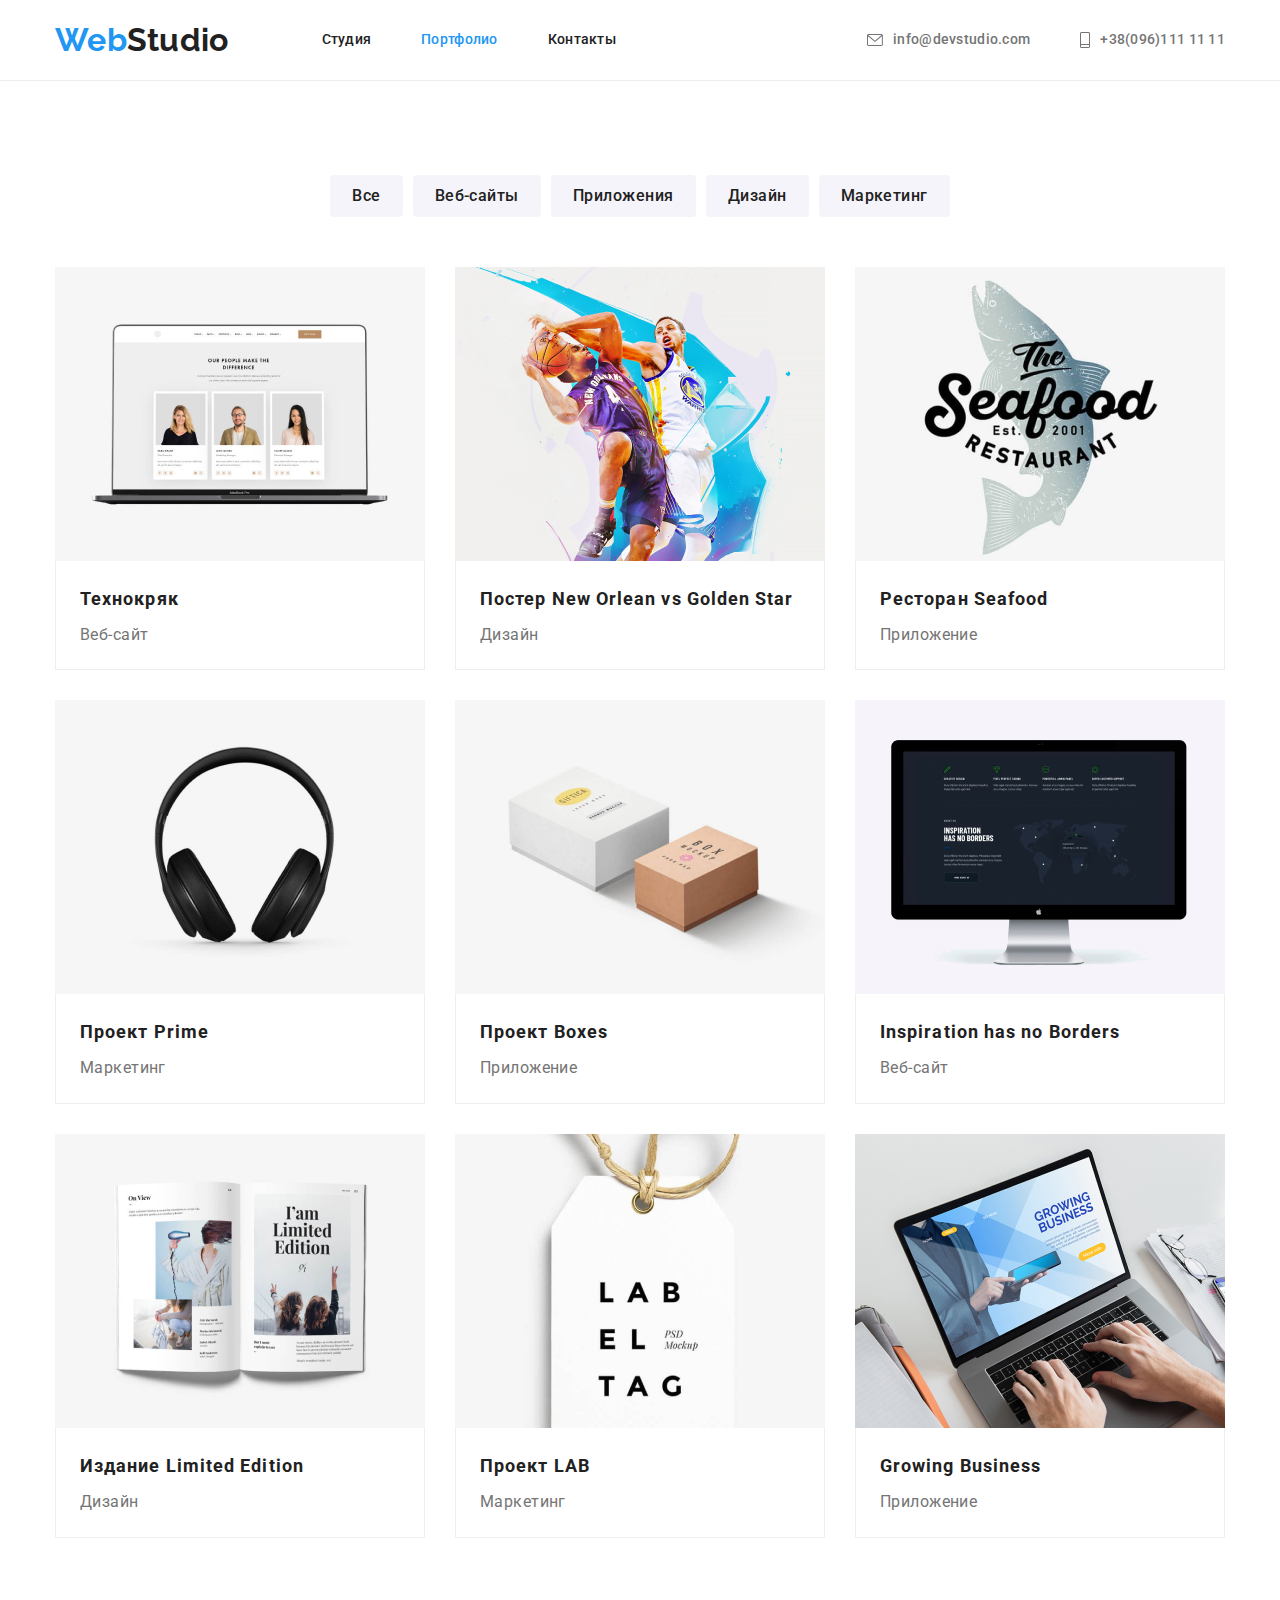
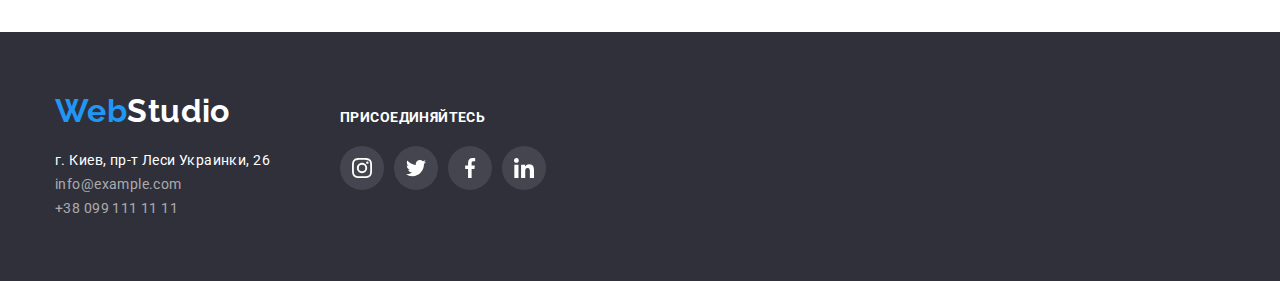
==== commit 9d84503f: "18.23" ====
--- a/portfolio.html
+++ b/portfolio.html
@@ -57,7 +57,7 @@
             <!--<h1 class="portfolio visually-hidden">Портфоліо</h1>-->
 
             <ul class="btn-menu">
-               <li class="btn-list"><button type="button" class="btn-secondary current-btn-secondary">Все</button>
+               <li class="btn-list"><button type="button" class="btn-secondary ">Все</button>
                </li>
                <li class="btn-list"><button type="button" class="btn-secondary">Веб-сайты</button></li>
                <li class="btn-list"><button type="button" class="btn-secondary">Приложения</button></li>
--- a/css/main.css
+++ b/css/main.css
@@ -462,6 +462,7 @@
 .personals-tags {
    display: flex;
    justify-content: center;
+   margin-top: 16px;
 }
 
 
@@ -474,6 +475,11 @@
    justify-content: center;
    margin-right: 10px;
 }
+
+.persomal-link:last-child) {
+   margin-right: 0px;
+}
+
 
 .socials {
    display: flex;
@@ -515,6 +521,7 @@
    padding-top: 94px;
    padding-bottom: 94px;
 }
+
 
 .client-title {
    color: var(--title-text-color);
@@ -650,8 +657,7 @@
    font-size: 14px;
    line-height: 1.14;
    display: flex;
-   margin-left: auto;
-   margin-right: auto;
+
 
 }
 
@@ -664,6 +670,10 @@
 
 .common-list {
    margin-right: 10px;
+}
+
+.common-list:last-child {
+   margin-right: 0px;
 }
 
 .common-logo {
